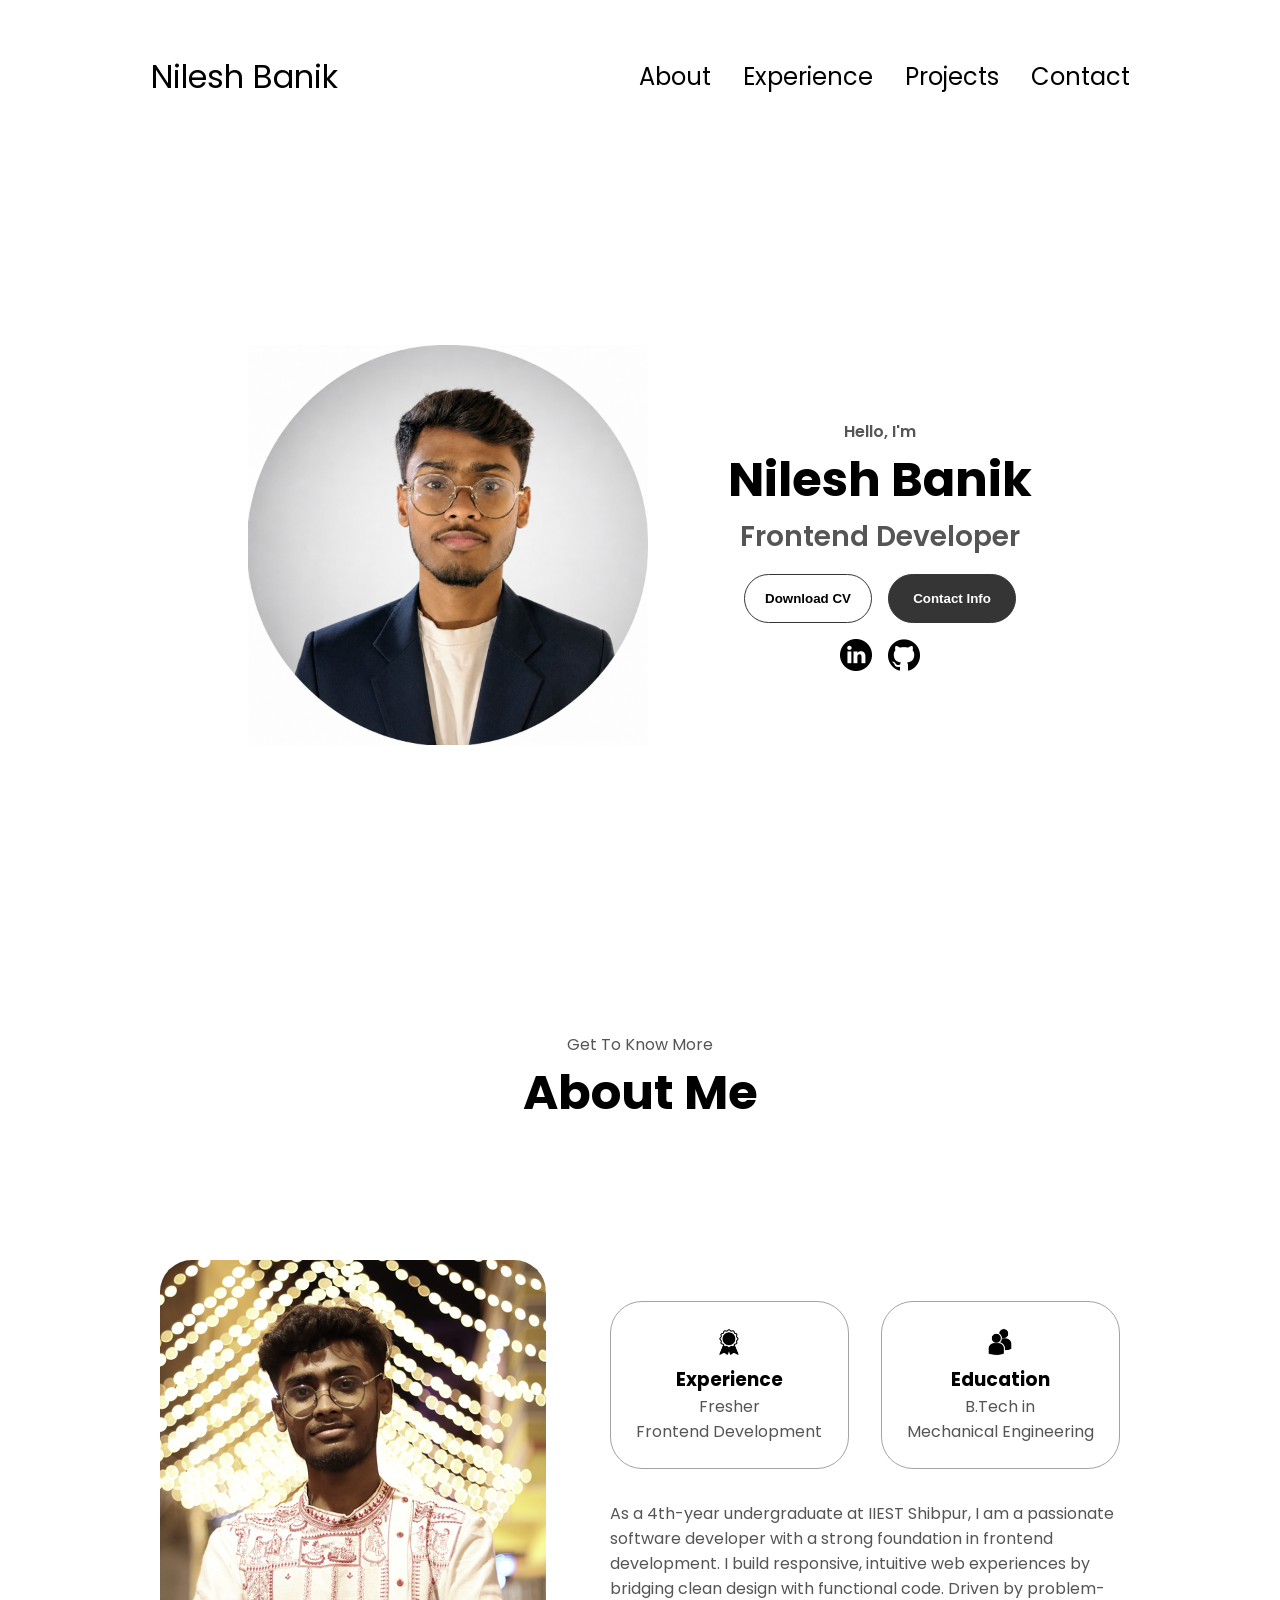
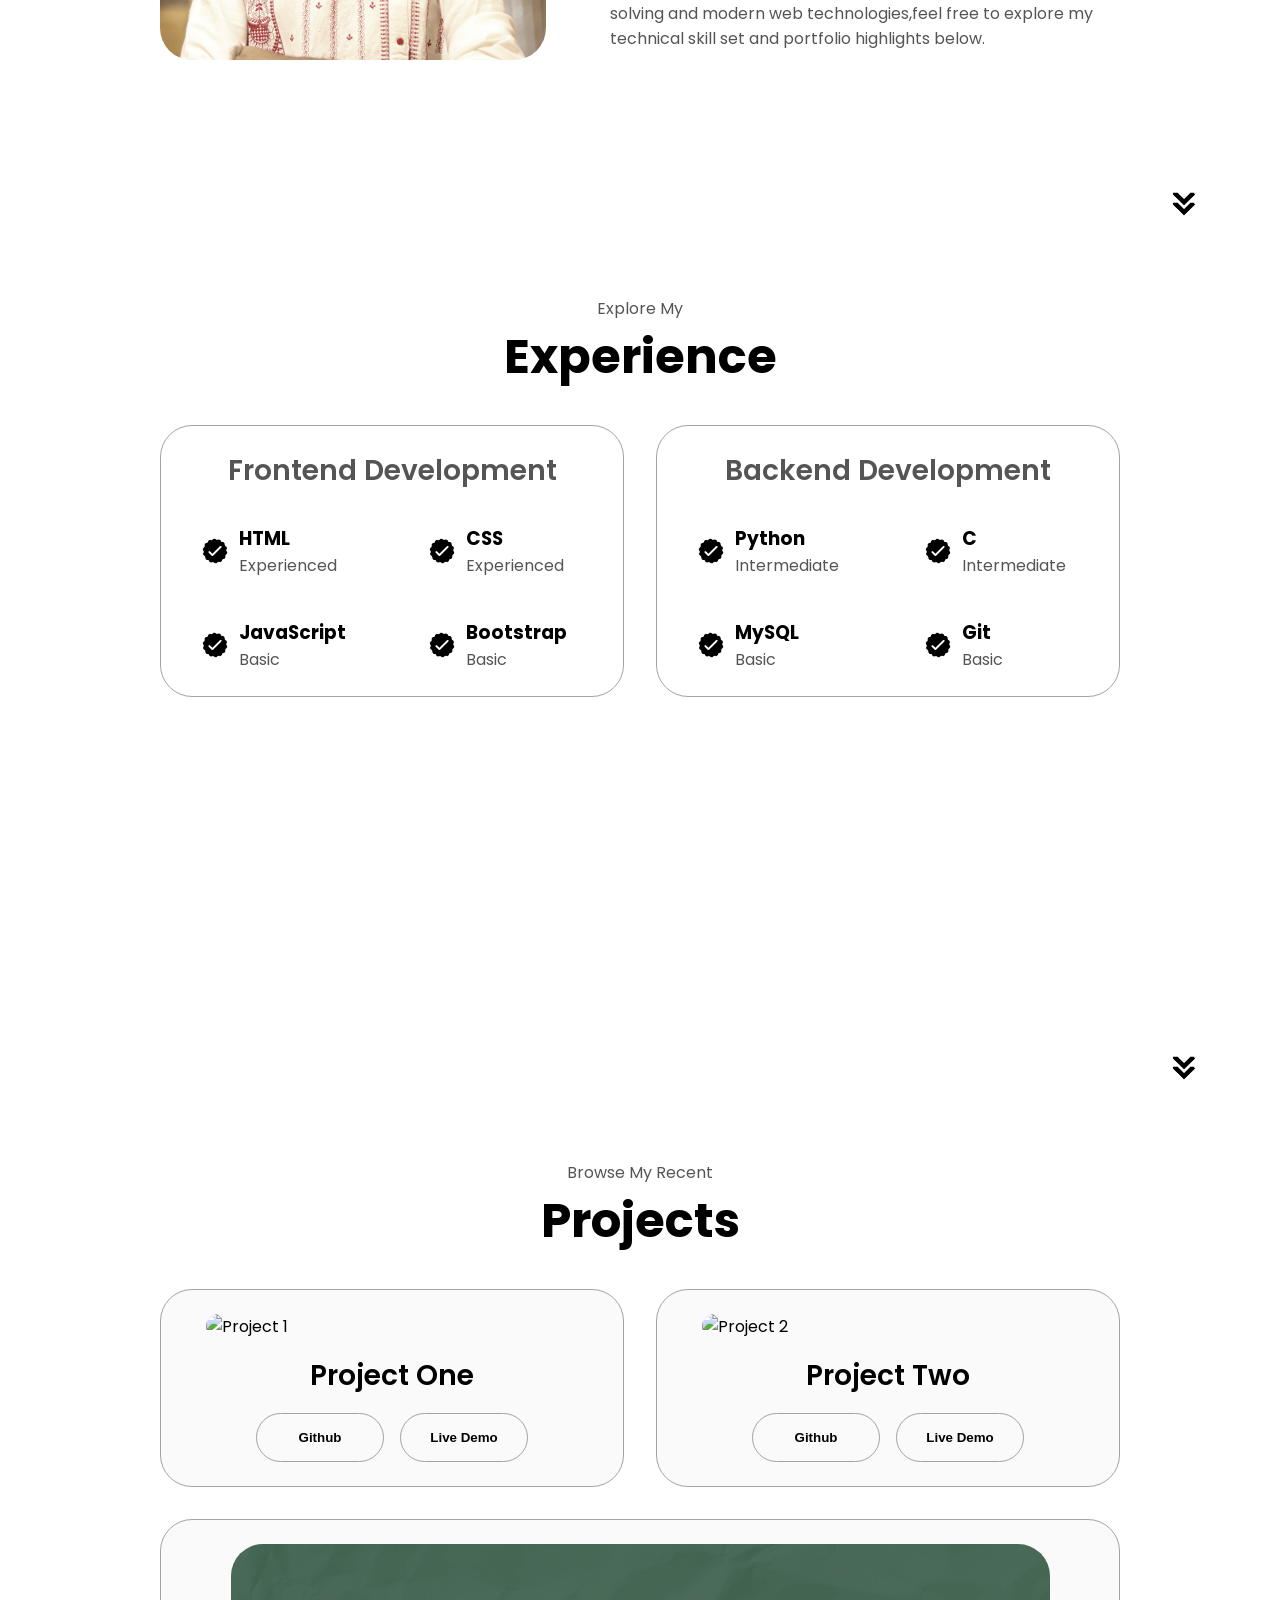
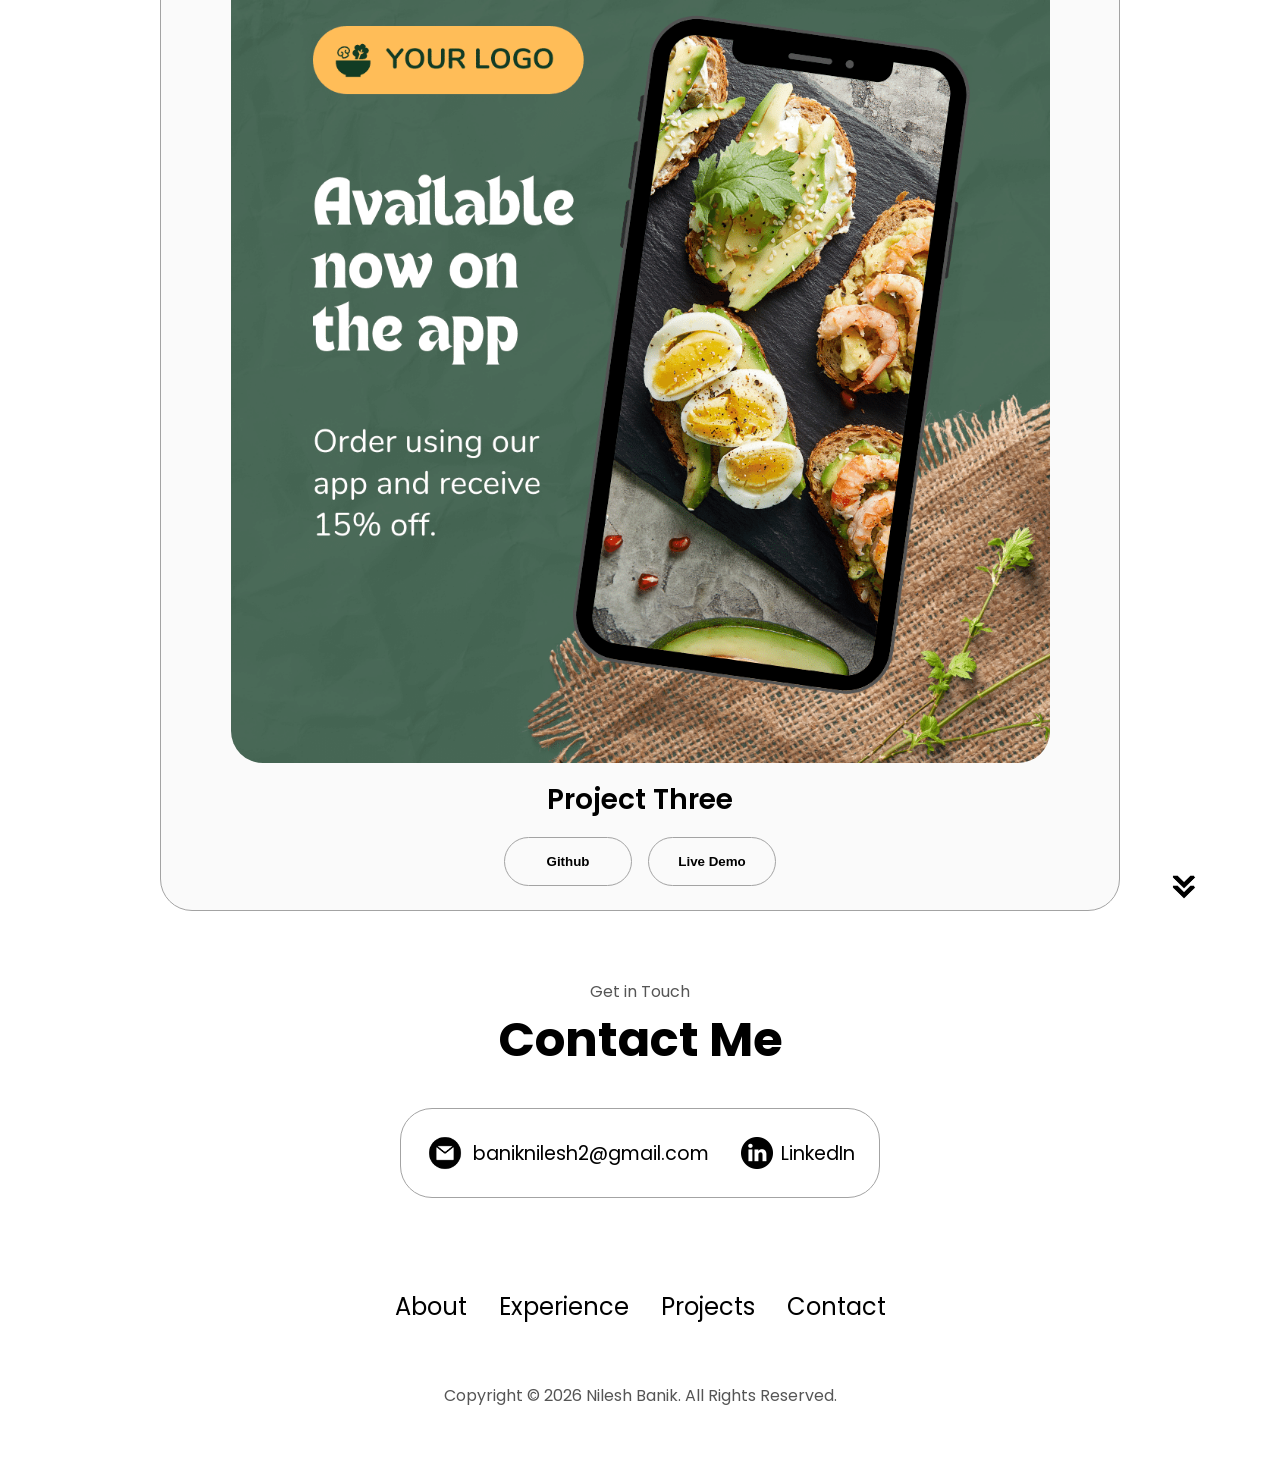
==== index.html @ 1e39043c "Replace portfolio.html with index.html and update README.md for improved structure and content" ====
<!DOCTYPE html>
<html lang="en">
  <head>
    <meta charset="UTF-8" />
    <meta http-equiv="X-UA-Compatible" content="IE=edge" />
    <meta name="viewport" content="width=device-width, initial-scale=1.0" />
    <title>My Portfolio</title>
    <link rel="icon" type="image/png" href="./assets/favicon.png" />
    <link rel="stylesheet" href="style.css" />
    <link rel="stylesheet" href="mediaqueries.css" />
  </head>
  <body>
    <nav id="desktop-nav">
      <div class="logo">Nilesh Banik</div>
      <div>
        <ul class="nav-links">
          <li><a href="#about">About</a></li>
          <li><a href="#experience">Experience</a></li>
          <li><a href="#projects">Projects</a></li>
          <li><a href="#contact">Contact</a></li>
        </ul>
      </div>
    </nav>
    <nav id="hamburger-nav">
      <div class="logo">Nilesh Banik</div>
      <div class="hamburger-menu">
        <div class="hamburger-icon" onclick="toggleMenu()">
          <span></span>
          <span></span>
          <span></span>
        </div>
        <div class="menu-links">
          <li><a href="#about" onclick="toggleMenu()">About</a></li>
          <li><a href="#experience" onclick="toggleMenu()">Experience</a></li>
          <li><a href="#projects" onclick="toggleMenu()">Projects</a></li>
          <li><a href="#contact" onclick="toggleMenu()">Contact</a></li>
        </div>
      </div>
    </nav>
    <section id="profile">
      <div class="section__pic-container">
        <img src="./assets/profile-pic.png" alt="Nilesh Banik profile picture" />
      </div>
      <div class="section__text">
        <p class="section__text__p1">Hello, I'm</p>
        <h1 class="title">Nilesh Banik</h1>
        <p class="section__text__p2">Frontend Developer</p>
        <div class="btn-container">
          <button
            class="btn btn-color-2"
            onclick="window.open('./assets/resume-example.pdf')"
          >
            Download CV
          </button>
          <button class="btn btn-color-1" onclick="location.href='#contact'">
            Contact Info
          </button>
        </div>
        <div id="socials-container">
          <img
            src="./assets/linkedin.png"
            alt="My LinkedIn profile"
            class="icon"
            onclick="location.href='https://www.linkedin.com/in/nilesh-banik-096183302/'"
          />
          <img
            src="./assets/github.png"
            alt="My Github profile"
            class="icon"
            onclick="location.href='https://github.com/nilbanik'"
          />
        </div>
      </div>
    </section>
    <section id="about">
      <p class="section__text__p1">Get To Know More</p>
      <h1 class="title">About Me</h1>
      <div class="section-container">
        <div class="section__pic-container">
          <img
            src="./assets/about-pic1.png"
            alt="Profile picture"
            class="about-pic"
          />
        </div>
        <div class="about-details-container">
          <div class="about-containers">
            <div class="details-container">
              <img
                src="./assets/experience.png"
                alt="Experience icon"
                class="icon"
              />
              <h3>Experience</h3>
              <p>Fresher<br />Frontend Development</p>
            </div>
            <div class="details-container">
              <img
                src="./assets/education.png"
                alt="Education icon"
                class="icon"
              />
              <h3>Education</h3>
              <p>B.Tech in<br />Mechanical Engineering</p>
            </div>
          </div>
          <div class="text-container">
            <p>
              As a 4th-year undergraduate at IIEST Shibpur, I am a passionate software developer
              with a strong foundation in frontend development. I build responsive, intuitive web
              experiences by bridging clean design with functional code. Driven by problem-solving
              and modern web technologies,feel free to explore my technical skill set and portfolio highlights below.
            </p>
          </div>
        </div>
      </div>
      <img
        src="./assets/arrow.png"
        alt="Arrow icon"
        class="icon arrow"
        onclick="location.href='./#experience'"
      />
    </section>
    <section id="experience">
      <p class="section__text__p1">Explore My</p>
      <h1 class="title">Experience</h1>
      <div class="experience-details-container">
        <div class="about-containers">
          <div class="details-container">
            <h2 class="experience-sub-title">Frontend Development</h2>
            <div class="article-container">
              <article>
                <img
                  src="./assets/checkmark.png"
                  alt="Experience icon"
                  class="icon"
                />
                <div>
                  <h3>HTML</h3>
                  <p>Experienced</p>
                </div>
              </article>
              <article>
                <img
                  src="./assets/checkmark.png"
                  alt="Experience icon"
                  class="icon"
                />
                <div>
                  <h3>CSS</h3>
                  <p>Experienced</p>
                </div>
              </article>
              <article>
                <img
                  src="./assets/checkmark.png"
                  alt="Experience icon"
                  class="icon"
                />
                <div>
                  <h3>JavaScript</h3>
                  <p>Basic</p>
                </div>
              </article>
              <article>
                <img
                  src="./assets/checkmark.png"
                  alt="Experience icon"
                  class="icon"
                />
                <div>
                  <h3>Bootstrap</h3>
                  <p>Basic</p>
                </div>
              </article>
            </div>
          </div>
          <div class="details-container">
            <h2 class="experience-sub-title">Backend Development</h2>
            <div class="article-container">
              <article>
                <img
                  src="./assets/checkmark.png"
                  alt="Experience icon"
                  class="icon"
                />
                <div>
                  <h3>Python</h3>
                  <p>Intermediate</p>
                </div>
              </article>
              <article>
                <img
                  src="./assets/checkmark.png"
                  alt="Experience icon"
                  class="icon"
                />
                <div>
                  <h3>C</h3>
                  <p>Intermediate</p>
                </div>
              </article>
              <article>
                <img
                  src="./assets/checkmark.png"
                  alt="Experience icon"
                  class="icon"
                />
                <div>
                  <h3>MySQL</h3>
                  <p>Basic</p>
                </div>
              </article>
              <article>
                <img
                  src="./assets/checkmark.png"
                  alt="Experience icon"
                  class="icon"
                />
                <div>
                  <h3>Git</h3>
                  <p>Basic</p>
                </div>
              </article>
            </div>
          </div>
        </div>
      </div>
      <img
        src="./assets/arrow.png"
        alt="Arrow icon"
        class="icon arrow"
        onclick="location.href='./#projects'"
      />
    </section>
    <section id="projects">
      <p class="section__text__p1">Browse My Recent</p>
      <h1 class="title">Projects</h1>
      <div class="experience-details-container">
        <div class="about-containers">
          <div class="details-container color-container">
            <div class="article-container">
              <img
                src="./assets/project-1.png"
                alt="Project 1"
                class="project-img"
              />
            </div>
            <h2 class="experience-sub-title project-title">Project One</h2>
            <div class="btn-container">
              <button
                class="btn btn-color-2 project-btn"
                onclick="location.href='https://github.com/'"
              >
                Github
              </button>
              <button
                class="btn btn-color-2 project-btn"
                onclick="location.href='https://github.com/'"
              >
                Live Demo
              </button>
            </div>
          </div>
          <div class="details-container color-container">
            <div class="article-container">
              <img
                src="./assets/project-2.png"
                alt="Project 2"
                class="project-img"
              />
            </div>
            <h2 class="experience-sub-title project-title">Project Two</h2>
            <div class="btn-container">
              <button
                class="btn btn-color-2 project-btn"
                onclick="location.href='https://github.com/'"
              >
                Github
              </button>
              <button
                class="btn btn-color-2 project-btn"
                onclick="location.href='https://github.com/'"
              >
                Live Demo
              </button>
            </div>
          </div>
          <div class="details-container color-container">
            <div class="article-container">
              <img
                src="./assets/project-3.png"
                alt="Project 3"
                class="project-img"
              />
            </div>
            <h2 class="experience-sub-title project-title">Project Three</h2>
            <div class="btn-container">
              <button
                class="btn btn-color-2 project-btn"
                onclick="location.href='https://github.com/'"
              >
                Github
              </button>
              <button
                class="btn btn-color-2 project-btn"
                onclick="location.href='https://github.com/'"
              >
                Live Demo
              </button>
            </div>
          </div>
        </div>
      </div>
      <img
        src="./assets/arrow.png"
        alt="Arrow icon"
        class="icon arrow"
        onclick="location.href='./#contact'"
      />
    </section>
    <section id="contact">
      <p class="section__text__p1">Get in Touch</p>
      <h1 class="title">Contact Me</h1>
      <div class="contact-info-upper-container">
        <div class="contact-info-container">
          <img
            src="./assets/email.png"
            alt="Email icon"
            class="icon contact-icon email-icon"
          />
          <p><a href="https://mail.google.com/mail/?view=cm&fs=1&to=baniknilesh2@gmail.com" target="_blank">baniknilesh2@gmail.com</a></p>
        </div>
        <div class="contact-info-container">
          <img
            src="./assets/linkedin.png"
            alt="LinkedIn icon"
            class="icon contact-icon"
          />
          <p><a href="https://www.linkedin.com/in/nilesh-banik-096183302/" target="_blank">LinkedIn</a></p>
        </div>
      </div>
    </section>
    <footer>
      <nav>
        <div class="nav-links-container">
          <ul class="nav-links">
            <li><a href="#about">About</a></li>
            <li><a href="#experience">Experience</a></li>
            <li><a href="#projects">Projects</a></li>
            <li><a href="#contact">Contact</a></li>
          </ul>
        </div>
      </nav>
      <p>Copyright &#169; 2026 Nilesh Banik. All Rights Reserved.</p>
    </footer>
    <script src="script.js"></script>
  </body>
</html>
---- style.css ----
/* GENERAL styles*/

@import url("https://fonts.googleapis.com/css2?family=Poppins:wght@300;400;500;600&display=swap");

* {
  margin: 0;
  padding: 0;
}

body {
  font-family: "Poppins", sans-serif;
}

html {
  scroll-behavior: smooth;
}

p {
  color: rgb(85, 85, 85);
}

/* TRANSITION */

a,
.btn {
  transition: all 300ms ease;
}

/* DESKTOP NAV */

nav,
.nav-links {
  display: flex;
}

nav {
  justify-content: space-around;
  align-items: center;
  height: 17vh;
}

.nav-links {
  gap: 2rem;
  list-style: none;
  font-size: 1.5rem;
}

a {
  color: black;
  text-decoration: none;
  text-decoration-color: white;
}

a:hover {
  color: grey;
  text-decoration: underline;
  text-underline-offset: 1rem;
  text-decoration-color: rgb(181, 181, 181);
}

.logo {
  font-size: 2rem;
}

.logo:hover {
  cursor: default;
}

/* HAMBURGER MENU */

#hamburger-nav {
  display: none;
}

.hamburger-menu {
  position: relative;
  display: inline-block;
}

.hamburger-icon {
  display: flex;
  flex-direction: column;
  justify-content: space-between;
  height: 24px;
  width: 30px;
  cursor: pointer;
}

.hamburger-icon span {
  width: 100%;
  height: 2px;
  background-color: black;
  transition: all 0.3s cubic-bezier(0.68, -0.55, 0.27, 1.55);
}

.menu-links {
  position: absolute;
  top: 100%;
  right: 0;
  background-color: rgba(255, 255, 255, 0.7);
  backdrop-filter: blur(8px);
  -webkit-backdrop-filter: blur(8px);
  border-radius: 8px;
  width: fit-content;
  max-height: 0;
  overflow: hidden;
  transition: all 0.3 ease-in-out;
}

.menu-links a {
  display: block;
  padding: 10px;
  text-align: center;
  font-size: 1.5rem;
  color: black;
  text-decoration: none;
  transition: all 0.3 ease-in-out;
}

.menu-links li {
  list-style: none;
}

.menu-links.open {
  max-height: 300px;
}

.hamburger-icon.open span:first-child {
  transform: rotate(45deg) translate(10px, 5px);
}

.hamburger-icon.open span:nth-child(2) {
  opacity: 0;
}

.hamburger-icon.open span:last-child {
  transform: rotate(-45deg) translate(10px, -5px);
}

.hamburger-icon span:first-child {
  transform: none;
}

.hamburger-icon span:first-child {
  opacity: 1;
}

.hamburger-icon span:first-child {
  transform: none;
}

/* SECTIONS */

section {
  padding-top: 4vh;
  height: 96vh;
  margin: 0 10rem;
  box-sizing: border-box;
  min-height: fit-content;
}

.section-container {
  display: flex;
}

/* PROFILE SECTION */

#profile {
  display: flex;
  justify-content: center;
  gap: 5rem;
  height: 80vh;
}

.section__pic-container {
  display: flex;
  height: 400px;
  width: 400px;
  margin: auto 0;
}

.section__text {
  align-self: center;
  text-align: center;
}

.section__text p {
  font-weight: 600;
}

.section__text__p1 {
  text-align: center;
}

.section__text__p2 {
  font-size: 1.75rem;
  margin-bottom: 1rem;
}

.title {
  font-size: 3rem;
  text-align: center;
}

#socials-container {
  display: flex;
  justify-content: center;
  margin-top: 1rem;
  gap: 1rem;
}

/* ICONS */

.icon {
  cursor: pointer;
  height: 2rem;
}

/* BUTTONS */

.btn-container {
  display: flex;
  justify-content: center;
  gap: 1rem;
}

.btn {
  font-weight: 600;
  transition: all 300ms ease;
  padding: 1rem;
  width: 8rem;
  border-radius: 2rem;
}

.btn-color-1,
.btn-color-2 {
  border: rgb(53, 53, 53) 0.1rem solid;
}

.btn-color-1:hover,
.btn-color-2:hover {
  cursor: pointer;
}

.btn-color-1,
.btn-color-2:hover {
  background: rgb(53, 53, 53);
  color: white;
}

.btn-color-1:hover {
  background: rgb(0, 0, 0);
}

.btn-color-2 {
  background: none;
}

.btn-color-2:hover {
  border: rgb(255, 255, 255) 0.1rem solid;
}

.btn-container {
  gap: 1rem;
}

/* ABOUT SECTION */

#about {
  position: relative;
}

.about-containers {
  gap: 2rem;
  margin-bottom: 2rem;
  margin-top: 2rem;
}

.about-details-container {
  justify-content: center;
  flex-direction: column;
}

.about-containers,
.about-details-container {
  display: flex;
}

.about-pic {
  border-radius: 2rem;
  filter: grayscale(50%);
}

.arrow {
  position: absolute;
  right: -5rem;
  bottom: 2.5rem;
}

.details-container {
  padding: 1.5rem;
  flex: 1;
  background: white;
  border-radius: 2rem;
  border: rgb(53, 53, 53) 0.1rem solid;
  border-color: rgb(163, 163, 163);
  text-align: center;
}

.section-container {
  gap: 4rem;
  height: 80%;
}

.section__pic-container {
  height: 400px;
  width: 400px;
  margin: auto 0;
}

/* EXPERIENCE SECTION */

#experience {
  position: relative;
}

.experience-sub-title {
  color: rgb(85, 85, 85);
  font-weight: 600;
  font-size: 1.75rem;
  margin-bottom: 2rem;
}

.experience-details-container {
  display: flex;
  justify-content: center;
  flex-direction: column;
}

.article-container {
  display: flex;
  text-align: initial;
  flex-wrap: wrap;
  flex-direction: row;
  gap: 2.5rem;
  justify-content: space-around;
}

article {
  display: flex;
  width: 10rem;
  align-items: center;
  gap: 0.5rem;
}

article .icon {
  cursor: default;
}

/* PROJECTS SECTION */

#projects {
  position: relative;
}

.color-container {
  border-color: rgb(163, 163, 163);
  background: rgb(250, 250, 250);
}

.project-img {
  border-radius: 2rem;
  width: 90%;
  height: 90%;
}

.project-title {
  margin: 1rem;
  color: black;
}

.project-btn {
  color: black;
  border-color: rgb(163, 163, 163);
}

/* CONTACT */

#contact {
  display: flex;
  justify-content: center;
  flex-direction: column;
  height: 70vh;
}

.contact-info-upper-container {
  display: flex;
  justify-content: center;
  border-radius: 2rem;
  border: rgb(53, 53, 53) 0.1rem solid;
  border-color: rgb(163, 163, 163);
  background: (250, 250, 250);
  margin: 2rem auto;
  padding: 0.5rem;
}

.contact-info-container {
  display: flex;
  align-items: center;
  justify-content: center;
  gap: 0.5rem;
  margin: 1rem;
}

.contact-info-container p {
  font-size: larger;
}

.contact-icon {
  cursor: default;
}

.email-icon {
  height: 2.5rem;
}

/* FOOTER SECTION */

footer {
  height: 26vh;
  margin: 0 1rem;
}

footer p {
  text-align: center;
}
---- mediaqueries.css ----
@media screen and (max-width: 1400px) {
  #profile {
    height: 83vh;
    margin-bottom: 6rem;
  }
  .about-containers {
    flex-wrap: wrap;
  }
  #contact,
  #projects {
    height: fit-content;
  }
}

@media screen and (max-width: 1200px) {
  #desktop-nav {
    display: none;
  }
  #hamburger-nav {
    display: flex;
  }
  #experience,
  .experience-details-container {
    margin-top: 2rem;
  }
  #profile,
  .section-container {
    display: block;
  }
  .arrow {
    display: none;
  }
  section,
  .section-container {
    height: fit-content;
  }
  section {
    margin: 0 5%;
  }
  .section__pic-container {
    width: 275px;
    height: 275px;
    margin: 0 auto 2rem;
  }
  .about-containers {
    margin-top: 0;
  }
}

@media screen and (max-width: 600px) {
  #contact,
  footer {
    height: 40vh;
  }
  #profile {
    height: 83vh;
    margin-bottom: 0;
  }
  article {
    font-size: 1rem;
  }
  footer nav {
    height: fit-content;
    margin-bottom: 2rem;
  }
  .about-containers,
  .contact-info-upper-container,
  .btn-container {
    flex-wrap: wrap;
  }
  .contact-info-container {
    margin: 0;
  }
  .contact-info-container p,
  .nav-links li a {
    font-size: 1rem;
  }
  .experience-sub-title {
    font-size: 1.25rem;
  }
  .logo {
    font-size: 1.5rem;
  }
  .nav-links {
    flex-direction: column;
    gap: 0.5rem;
    text-align: center;
  }
  .section__pic-container {
    width: auto;
    height: 46vw;
    justify-content: center;
  }
  .section__text__p2 {
    font-size: 1.25rem;
  }
  .title {
    font-size: 2rem;
  }
  .text-container {
    text-align: justify;
  }
}
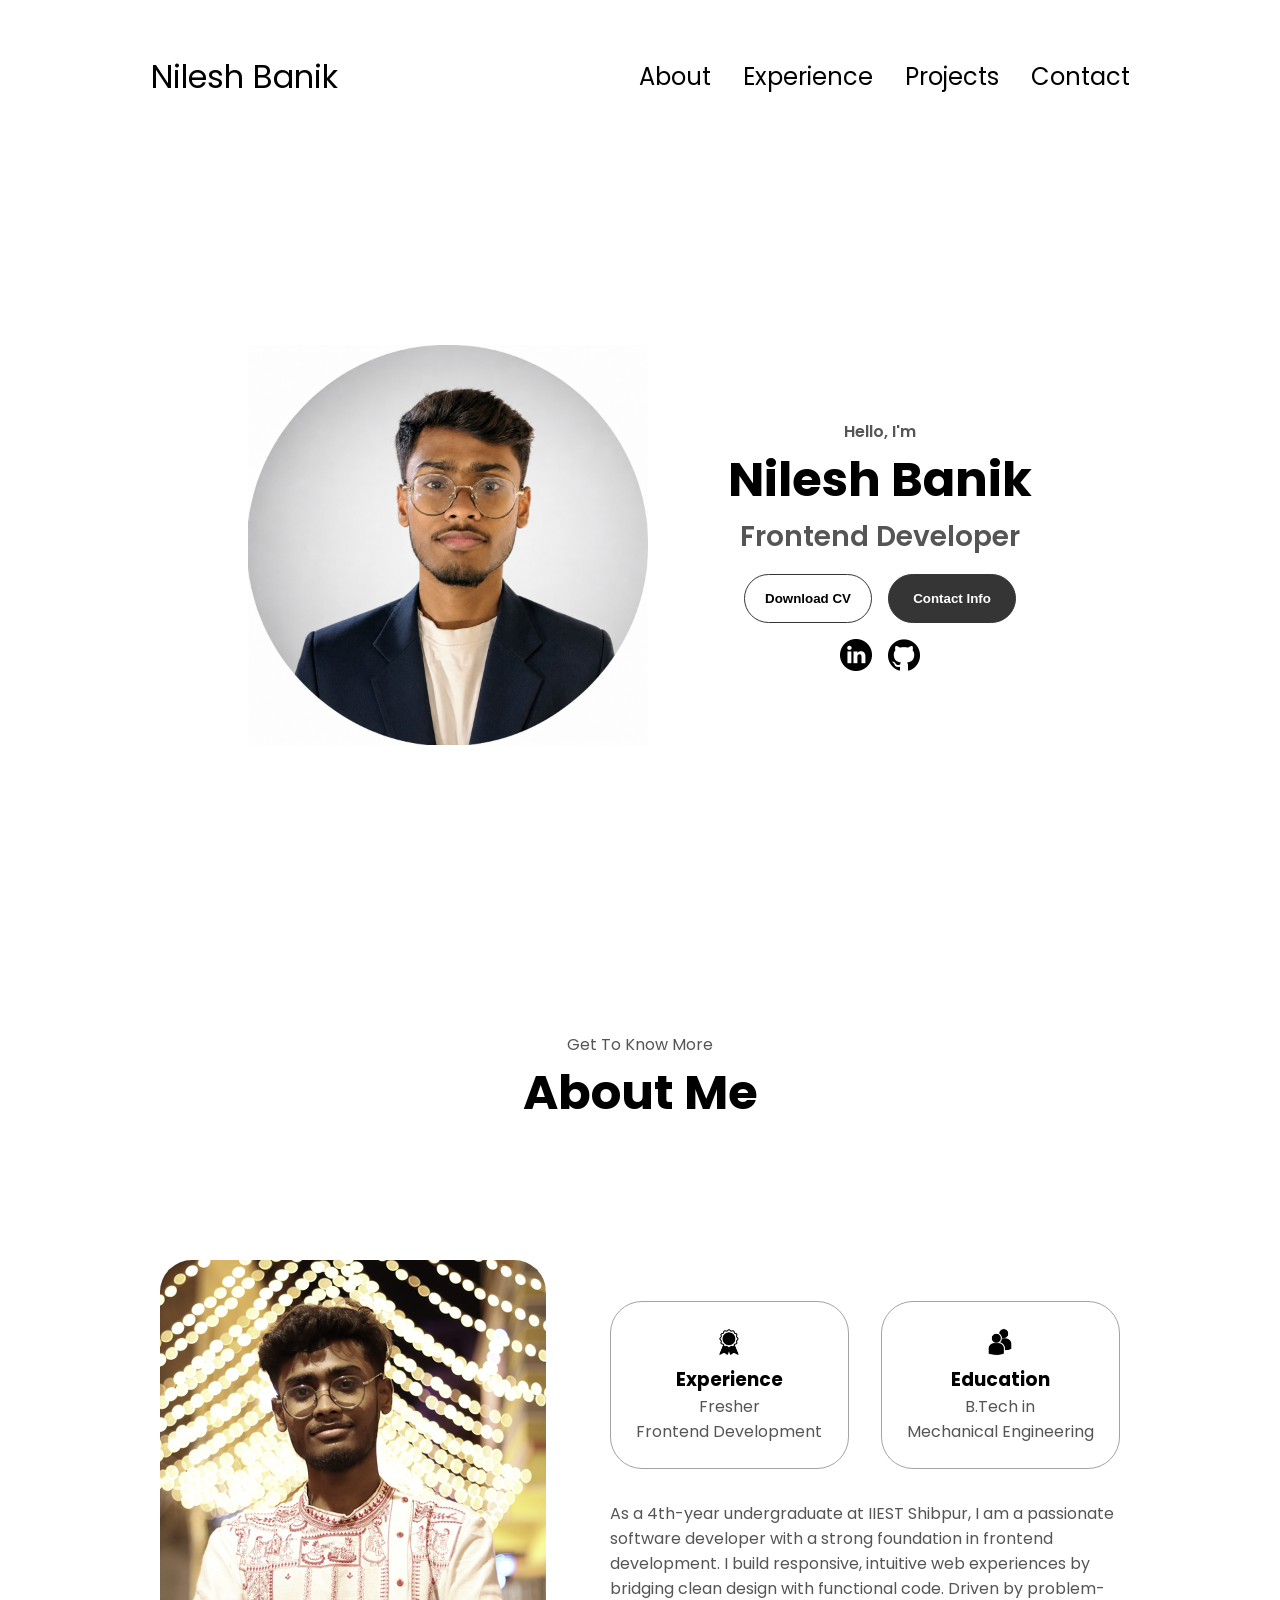
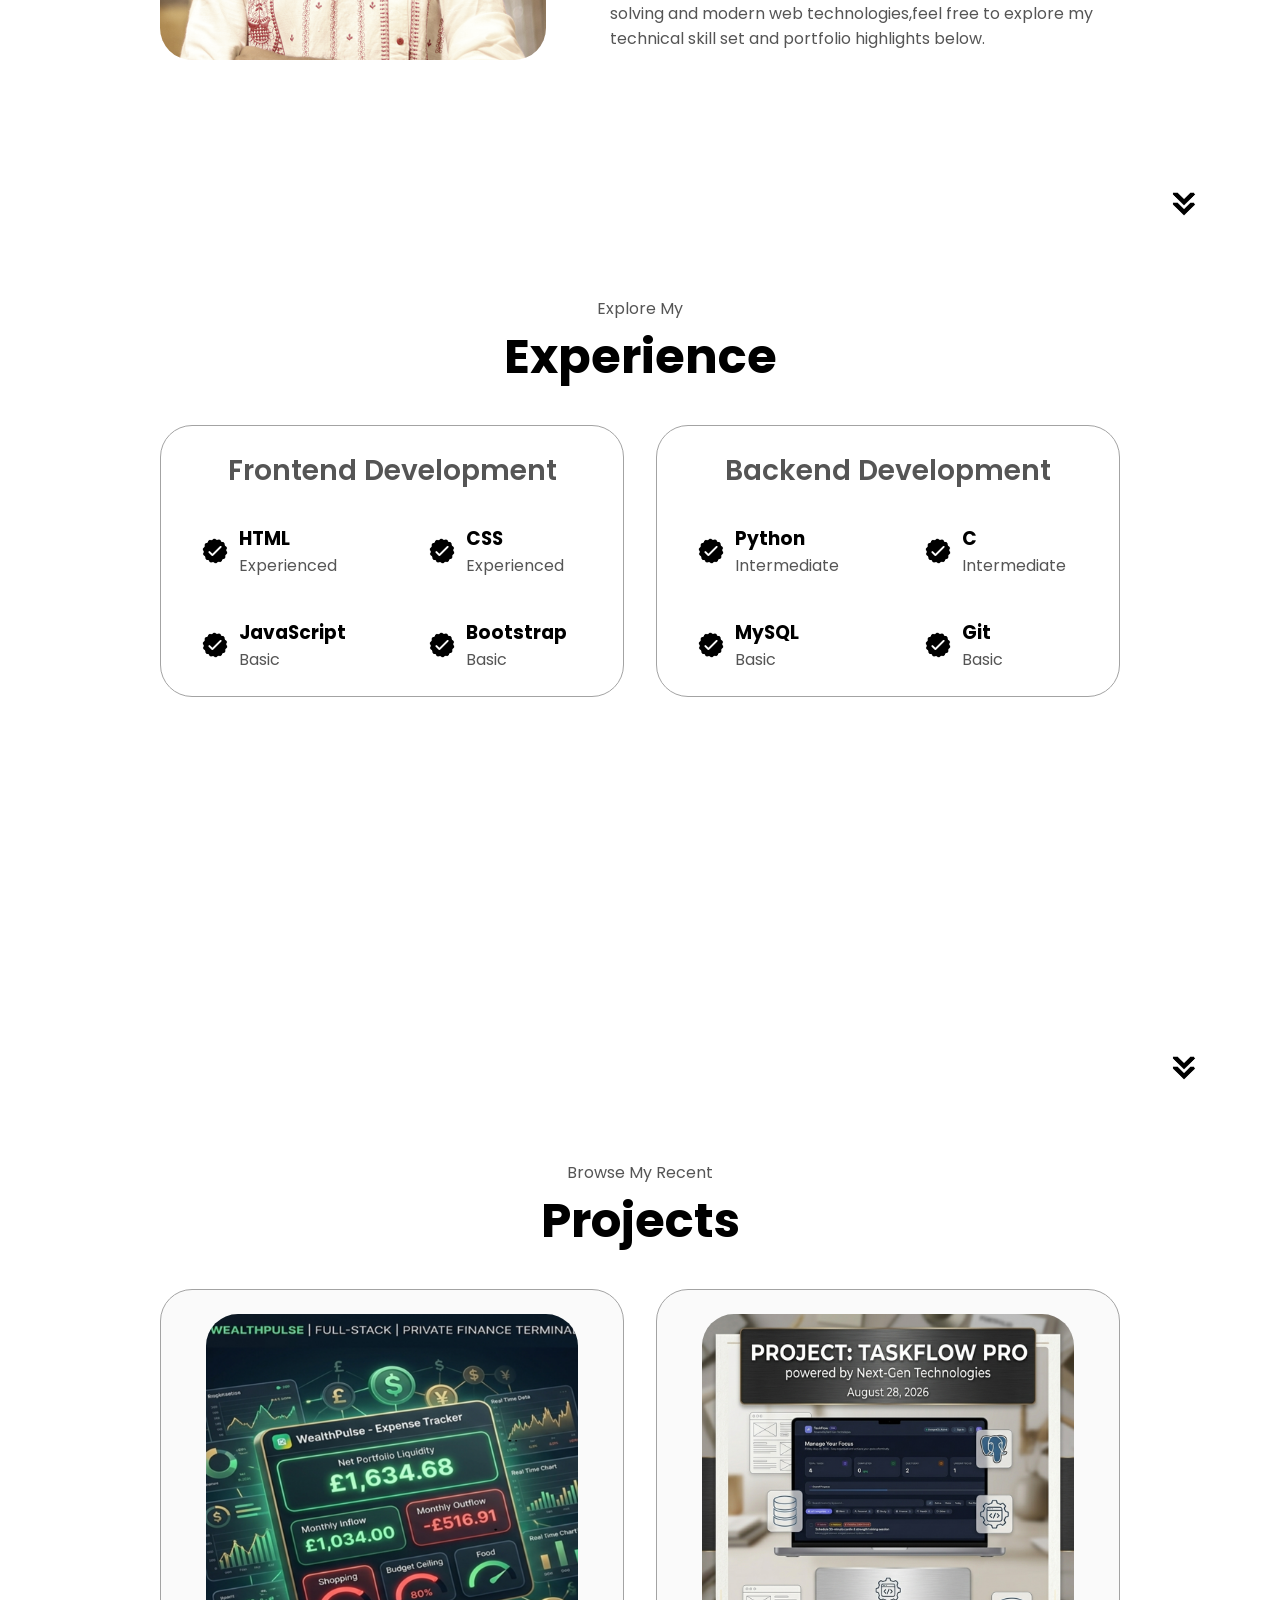
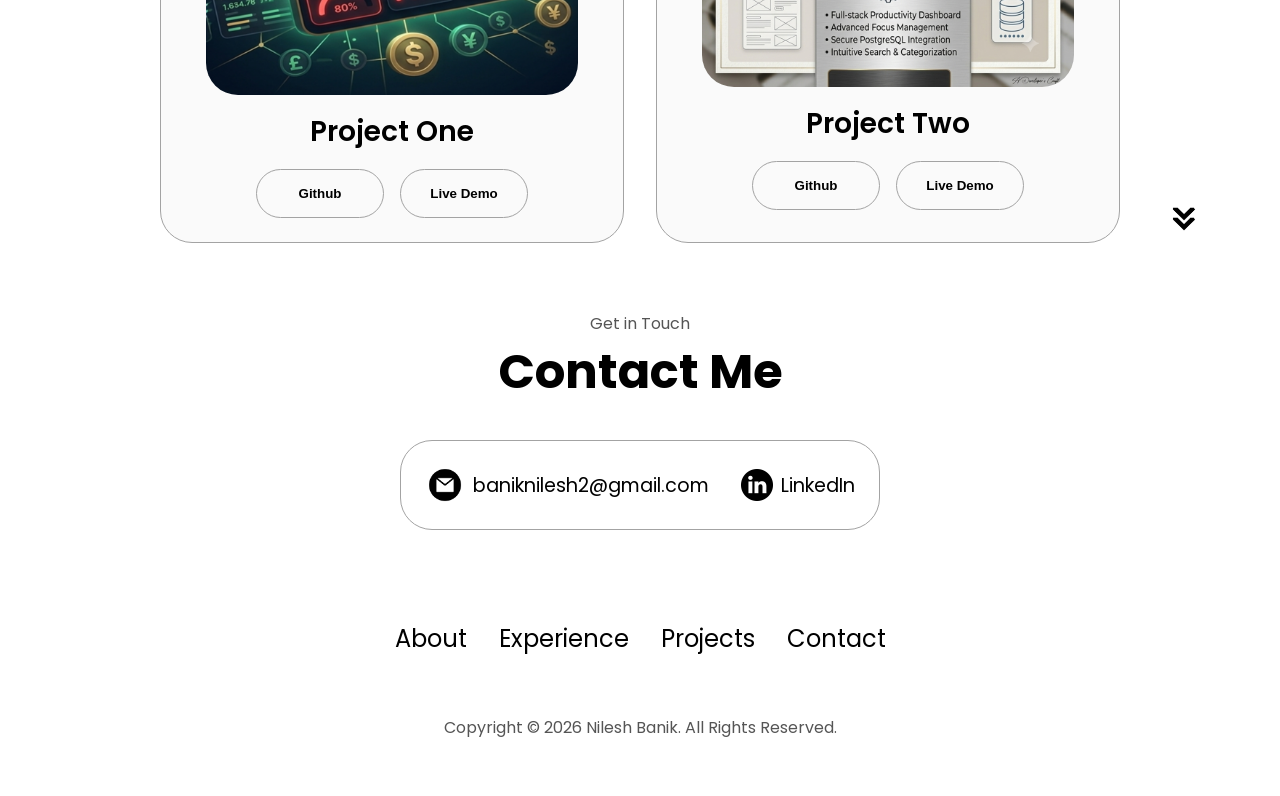
==== commit f68ef1d0: "Update project links and remove unused code in index.html" ====
--- a/index.html
+++ b/index.html
@@ -250,13 +250,13 @@
             <div class="btn-container">
               <button
                 class="btn btn-color-2 project-btn"
-                onclick="location.href='https://github.com/'"
+                onclick="location.href='https://github.com/nilbanik/Wealthpulse-expense-tracker'"
               >
                 Github
               </button>
               <button
                 class="btn btn-color-2 project-btn"
-                onclick="location.href='https://github.com/'"
+                onclick="location.href='https://wealthpulse-expense-tracker.vercel.app/'"
               >
                 Live Demo
               </button>
@@ -274,37 +274,13 @@
             <div class="btn-container">
               <button
                 class="btn btn-color-2 project-btn"
-                onclick="location.href='https://github.com/'"
+                onclick="location.href='https://github.com/nilbanik/taskflow-app'"
               >
                 Github
               </button>
               <button
                 class="btn btn-color-2 project-btn"
-                onclick="location.href='https://github.com/'"
-              >
-                Live Demo
-              </button>
-            </div>
-          </div>
-          <div class="details-container color-container">
-            <div class="article-container">
-              <img
-                src="./assets/project-3.png"
-                alt="Project 3"
-                class="project-img"
-              />
-            </div>
-            <h2 class="experience-sub-title project-title">Project Three</h2>
-            <div class="btn-container">
-              <button
-                class="btn btn-color-2 project-btn"
-                onclick="location.href='https://github.com/'"
-              >
-                Github
-              </button>
-              <button
-                class="btn btn-color-2 project-btn"
-                onclick="location.href='https://github.com/'"
+                onclick="location.href='https://taskflow-app-eight-alpha.vercel.app/'"
               >
                 Live Demo
               </button>
